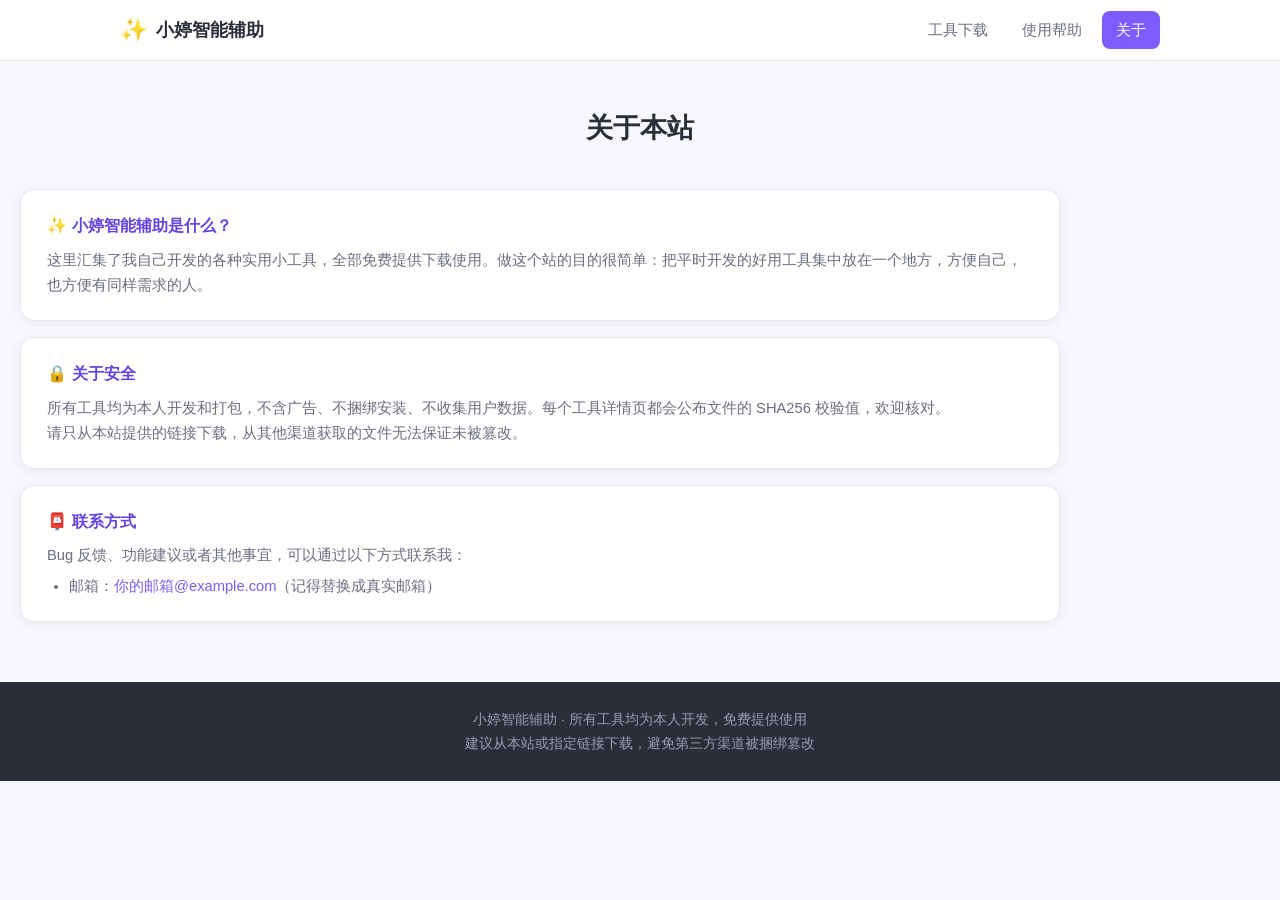
==== about.html @ a473e585 "初始化小婷智能辅助工具下载站 纯静态网站：首页、工具详情页、使用帮助、关于页面， 工具数据由 data/tools.js 驱动，新增工具只需修改该文件。  Co-Authored-By: Claude" ====
<!DOCTYPE html>
<html lang="zh-CN">
<head>
  <meta charset="UTF-8">
  <meta name="viewport" content="width=device-width, initial-scale=1.0">
  <title>关于 - 小婷智能辅助</title>
  <link rel="stylesheet" href="assets/css/style.css">
</head>
<body>

  <header class="site-header">
    <div class="container">
      <a class="logo" href="index.html"><span class="logo-mark">✨</span>小婷智能辅助</a>
      <nav class="main-nav">
        <a href="index.html">工具下载</a>
        <a href="guide.html">使用帮助</a>
        <a href="about.html" class="active">关于</a>
      </nav>
    </div>
  </header>

  <div class="page-title">
    <h1>关于本站</h1>
  </div>

  <main class="container content-section">

    <div class="faq-item">
      <h3>✨ 小婷智能辅助是什么？</h3>
      <p>这里汇集了我自己开发的各种实用小工具，全部免费提供下载使用。做这个站的目的很简单：把平时开发的好用工具集中放在一个地方，方便自己，也方便有同样需求的人。</p>
    </div>

    <div class="faq-item">
      <h3>🔒 关于安全</h3>
      <p>所有工具均为本人开发和打包，不含广告、不捆绑安装、不收集用户数据。每个工具详情页都会公布文件的 SHA256 校验值，欢迎核对。</p>
      <p>请只从本站提供的链接下载，从其他渠道获取的文件无法保证未被篡改。</p>
    </div>

    <div class="faq-item">
      <h3>📮 联系方式</h3>
      <p>Bug 反馈、功能建议或者其他事宜，可以通过以下方式联系我：</p>
      <ul>
        <li>邮箱：<a href="mailto:你的邮箱@example.com">你的邮箱@example.com</a>（记得替换成真实邮箱）</li>
      </ul>
    </div>

  </main>

  <footer class="site-footer">
    <div>小婷智能辅助 · 所有工具均为本人开发，免费提供使用</div>
    <div>建议从本站或指定链接下载，避免第三方渠道被捆绑篡改</div>
  </footer>

</body>
</html>
---- assets/css/style.css ----
/* ============================================================
   小婷智能辅助 - 全站样式
   ============================================================ */

:root {
  --primary: #7c5cff;
  --primary-dark: #6344e0;
  --primary-light: #f0ecff;
  --accent: #ff6fa5;
  --bg: #f7f8fc;
  --card-bg: #ffffff;
  --text: #2b2d38;
  --text-light: #6b6e7f;
  --border: #e6e8f0;
  --radius: 14px;
  --shadow: 0 2px 12px rgba(60, 64, 90, 0.08);
  --shadow-hover: 0 8px 24px rgba(97, 70, 220, 0.16);
}

* {
  margin: 0;
  padding: 0;
  box-sizing: border-box;
}

body {
  font-family: "Microsoft YaHei", "PingFang SC", "Segoe UI", sans-serif;
  background: var(--bg);
  color: var(--text);
  line-height: 1.7;
}

a {
  color: var(--primary);
  text-decoration: none;
}

.container {
  max-width: 1080px;
  margin: 0 auto;
  padding: 0 20px;
}

/* ---------- 顶部导航 ---------- */
.site-header {
  background: var(--card-bg);
  border-bottom: 1px solid var(--border);
  position: sticky;
  top: 0;
  z-index: 100;
}

.site-header .container {
  display: flex;
  align-items: center;
  justify-content: space-between;
  height: 60px;
}

.logo {
  display: flex;
  align-items: center;
  gap: 8px;
  font-size: 1.15rem;
  font-weight: 700;
  color: var(--text);
}

.logo .logo-mark {
  font-size: 1.4rem;
}

.main-nav {
  display: flex;
  gap: 6px;
}

.main-nav a {
  padding: 6px 14px;
  border-radius: 8px;
  color: var(--text-light);
  font-size: 0.95rem;
  transition: all 0.15s;
}

.main-nav a:hover {
  background: var(--primary-light);
  color: var(--primary);
}

.main-nav a.active {
  background: var(--primary);
  color: #fff;
}

/* ---------- 首页横幅 ---------- */
.hero {
  background: linear-gradient(135deg, #7c5cff 0%, #a06bff 55%, #ff6fa5 100%);
  color: #fff;
  text-align: center;
  padding: 64px 20px 72px;
}

.hero h1 {
  font-size: 2.3rem;
  margin-bottom: 12px;
  letter-spacing: 1px;
}

.hero p {
  font-size: 1.05rem;
  opacity: 0.92;
  max-width: 560px;
  margin: 0 auto;
}

.hero .search-box {
  margin: 28px auto 0;
  max-width: 480px;
  display: flex;
  background: #fff;
  border-radius: 999px;
  overflow: hidden;
  box-shadow: 0 4px 20px rgba(0, 0, 0, 0.15);
}

.hero .search-box input {
  flex: 1;
  border: none;
  outline: none;
  padding: 13px 22px;
  font-size: 0.95rem;
  color: var(--text);
}

.hero .search-box .search-icon {
  display: flex;
  align-items: center;
  padding-right: 18px;
  color: var(--text-light);
}

/* ---------- 分类筛选 ---------- */
.filter-bar {
  display: flex;
  flex-wrap: wrap;
  gap: 10px;
  margin: 28px 0 4px;
}

.filter-bar button {
  border: 1px solid var(--border);
  background: var(--card-bg);
  color: var(--text-light);
  padding: 6px 18px;
  border-radius: 999px;
  font-size: 0.9rem;
  cursor: pointer;
  transition: all 0.15s;
}

.filter-bar button:hover {
  border-color: var(--primary);
  color: var(--primary);
}

.filter-bar button.active {
  background: var(--primary);
  border-color: var(--primary);
  color: #fff;
}

/* ---------- 工具卡片 ---------- */
.tools-grid {
  display: grid;
  grid-template-columns: repeat(auto-fill, minmax(300px, 1fr));
  gap: 20px;
  margin: 24px 0 56px;
}

.tool-card {
  background: var(--card-bg);
  border: 1px solid var(--border);
  border-radius: var(--radius);
  padding: 22px;
  box-shadow: var(--shadow);
  display: flex;
  flex-direction: column;
  transition: all 0.2s;
}

.tool-card:hover {
  transform: translateY(-3px);
  box-shadow: var(--shadow-hover);
  border-color: #d4c9ff;
}

.tool-card .card-head {
  display: flex;
  align-items: center;
  gap: 12px;
  margin-bottom: 10px;
}

.tool-card .tool-icon {
  width: 46px;
  height: 46px;
  border-radius: 12px;
  background: var(--primary-light);
  display: flex;
  align-items: center;
  justify-content: center;
  font-size: 1.5rem;
  flex-shrink: 0;
}

.tool-card h3 {
  font-size: 1.08rem;
  color: var(--text);
}

.tool-card .tool-meta {
  font-size: 0.8rem;
  color: var(--text-light);
}

.tool-card .tool-summary {
  font-size: 0.9rem;
  color: var(--text-light);
  flex: 1;
  margin-bottom: 16px;
  display: -webkit-box;
  -webkit-line-clamp: 3;
  -webkit-box-orient: vertical;
  overflow: hidden;
}

.tool-card .card-actions {
  display: flex;
  gap: 10px;
}

.empty-tip {
  text-align: center;
  color: var(--text-light);
  padding: 60px 0;
  grid-column: 1 / -1;
}

/* ---------- 按钮 ---------- */
.btn {
  display: inline-flex;
  align-items: center;
  justify-content: center;
  gap: 6px;
  padding: 8px 20px;
  border-radius: 9px;
  font-size: 0.9rem;
  cursor: pointer;
  border: 1px solid transparent;
  transition: all 0.15s;
}

.btn-primary {
  background: var(--primary);
  color: #fff;
}

.btn-primary:hover {
  background: var(--primary-dark);
}

.btn-outline {
  border-color: var(--border);
  color: var(--text-light);
  background: var(--card-bg);
}

.btn-outline:hover {
  border-color: var(--primary);
  color: var(--primary);
}

.btn-lg {
  padding: 12px 34px;
  font-size: 1rem;
  border-radius: 11px;
}

/* ---------- 详情页 ---------- */
.detail-wrap {
  margin: 36px 0 64px;
}

.breadcrumb {
  font-size: 0.88rem;
  color: var(--text-light);
  margin-bottom: 18px;
}

.detail-card {
  background: var(--card-bg);
  border: 1px solid var(--border);
  border-radius: var(--radius);
  box-shadow: var(--shadow);
  padding: 32px;
  margin-bottom: 22px;
}

.detail-head {
  display: flex;
  gap: 20px;
  align-items: flex-start;
  flex-wrap: wrap;
}

.detail-head .tool-icon {
  width: 72px;
  height: 72px;
  border-radius: 18px;
  background: var(--primary-light);
  display: flex;
  align-items: center;
  justify-content: center;
  font-size: 2.4rem;
  flex-shrink: 0;
}

.detail-head .head-info {
  flex: 1;
  min-width: 220px;
}

.detail-head h1 {
  font-size: 1.6rem;
  margin-bottom: 4px;
}

.tag-row {
  display: flex;
  flex-wrap: wrap;
  gap: 8px;
  margin-top: 8px;
}

.tag {
  font-size: 0.78rem;
  background: var(--primary-light);
  color: var(--primary);
  padding: 2px 12px;
  border-radius: 999px;
}

.download-area {
  margin-top: 22px;
  padding-top: 22px;
  border-top: 1px dashed var(--border);
  display: flex;
  align-items: center;
  gap: 18px;
  flex-wrap: wrap;
}

.download-area .file-info {
  font-size: 0.85rem;
  color: var(--text-light);
}

.detail-card h2 {
  font-size: 1.15rem;
  margin-bottom: 14px;
  padding-left: 12px;
  border-left: 4px solid var(--primary);
  line-height: 1.4;
}

.detail-card p {
  margin-bottom: 10px;
  color: var(--text);
}

.feature-list {
  list-style: none;
}

.feature-list li {
  padding: 7px 0 7px 28px;
  position: relative;
}

.feature-list li::before {
  content: "✔";
  color: var(--primary);
  position: absolute;
  left: 4px;
}

.sha-box {
  background: var(--bg);
  border: 1px solid var(--border);
  border-radius: 8px;
  padding: 10px 14px;
  font-family: Consolas, monospace;
  font-size: 0.82rem;
  word-break: break-all;
  color: var(--text-light);
  margin-top: 8px;
}

.changelog-item {
  padding: 12px 0;
  border-bottom: 1px dashed var(--border);
}

.changelog-item:last-child {
  border-bottom: none;
}

.changelog-item .cl-head {
  font-weight: 700;
  margin-bottom: 4px;
}

.changelog-item .cl-date {
  font-weight: 400;
  font-size: 0.82rem;
  color: var(--text-light);
  margin-left: 10px;
}

.changelog-item ul {
  padding-left: 22px;
  color: var(--text-light);
  font-size: 0.9rem;
}

/* ---------- 内容页（帮助/关于） ---------- */
.page-title {
  text-align: center;
  padding: 44px 20px 8px;
}

.page-title h1 {
  font-size: 1.7rem;
}

.page-title p {
  color: var(--text-light);
  margin-top: 6px;
}

.faq-item {
  background: var(--card-bg);
  border: 1px solid var(--border);
  border-radius: var(--radius);
  box-shadow: var(--shadow);
  padding: 22px 26px;
  margin-bottom: 16px;
}

.faq-item h3 {
  font-size: 1.02rem;
  margin-bottom: 8px;
  color: var(--primary-dark);
}

.faq-item p,
.faq-item li {
  font-size: 0.92rem;
  color: var(--text-light);
}

.faq-item ol,
.faq-item ul {
  padding-left: 22px;
  margin-top: 6px;
}

.content-section {
  margin: 30px 0 60px;
}

/* ---------- 页脚 ---------- */
.site-footer {
  background: #2b2d38;
  color: #9a9db0;
  text-align: center;
  padding: 26px 20px;
  font-size: 0.85rem;
}

.site-footer a {
  color: #c3b8ff;
}

/* ---------- 移动端适配 ---------- */
@media (max-width: 640px) {
  .hero h1 {
    font-size: 1.7rem;
  }

  .main-nav a {
    padding: 6px 8px;
    font-size: 0.85rem;
  }

  .detail-card {
    padding: 22px;
  }
}
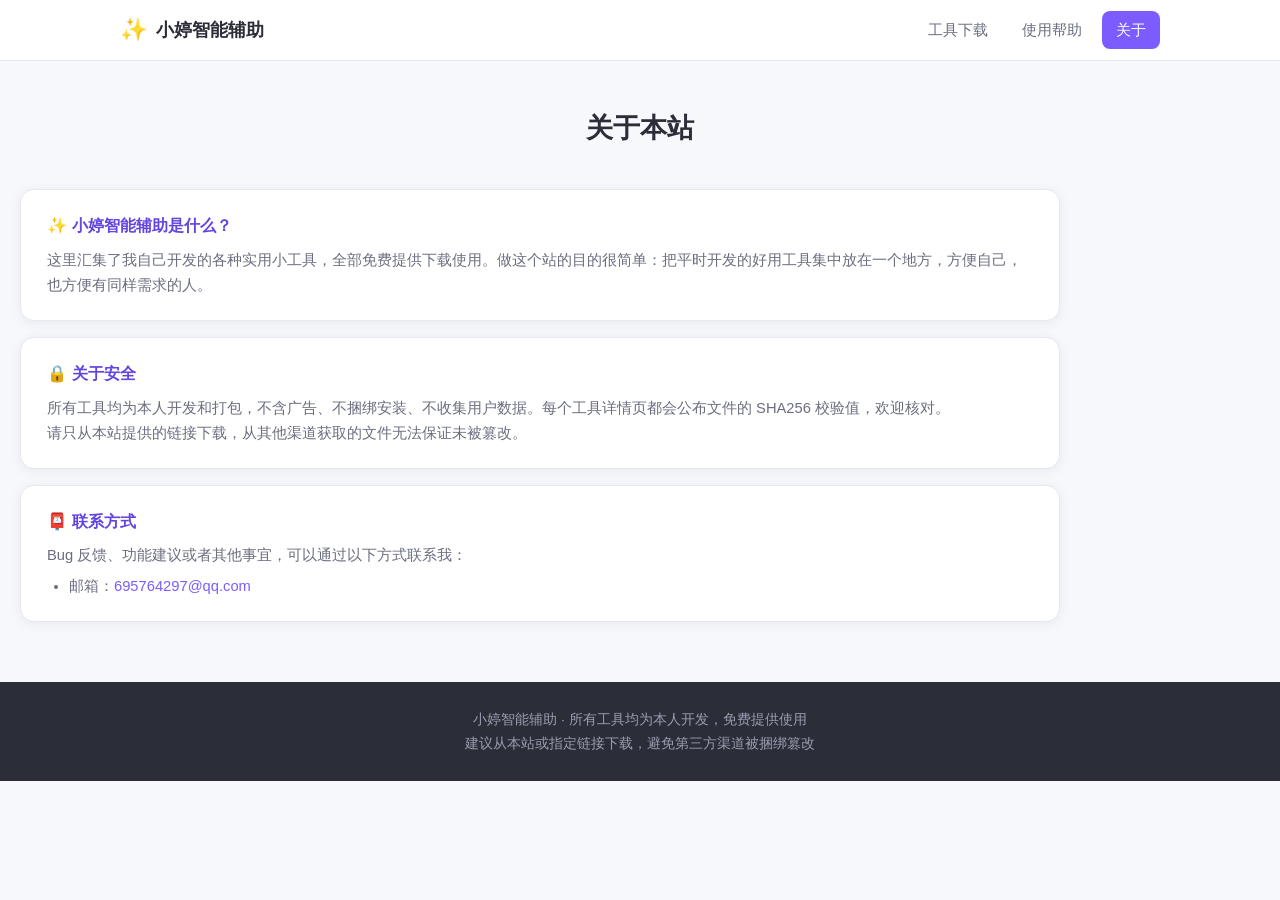
==== commit df9c8bf0: "关于页面：填入真实联系邮箱 Co-Authored-By: Claude Fable 5 <noreply@anthropic.com>" ====
--- a/about.html
+++ b/about.html
@@ -40,7 +40,7 @@
       <h3>📮 联系方式</h3>
       <p>Bug 反馈、功能建议或者其他事宜，可以通过以下方式联系我：</p>
       <ul>
-        <li>邮箱：<a href="mailto:你的邮箱@example.com">你的邮箱@example.com</a>（记得替换成真实邮箱）</li>
+        <li>邮箱：<a href="mailto:695764297@qq.com">695764297@qq.com</a></li>
       </ul>
     </div>
 
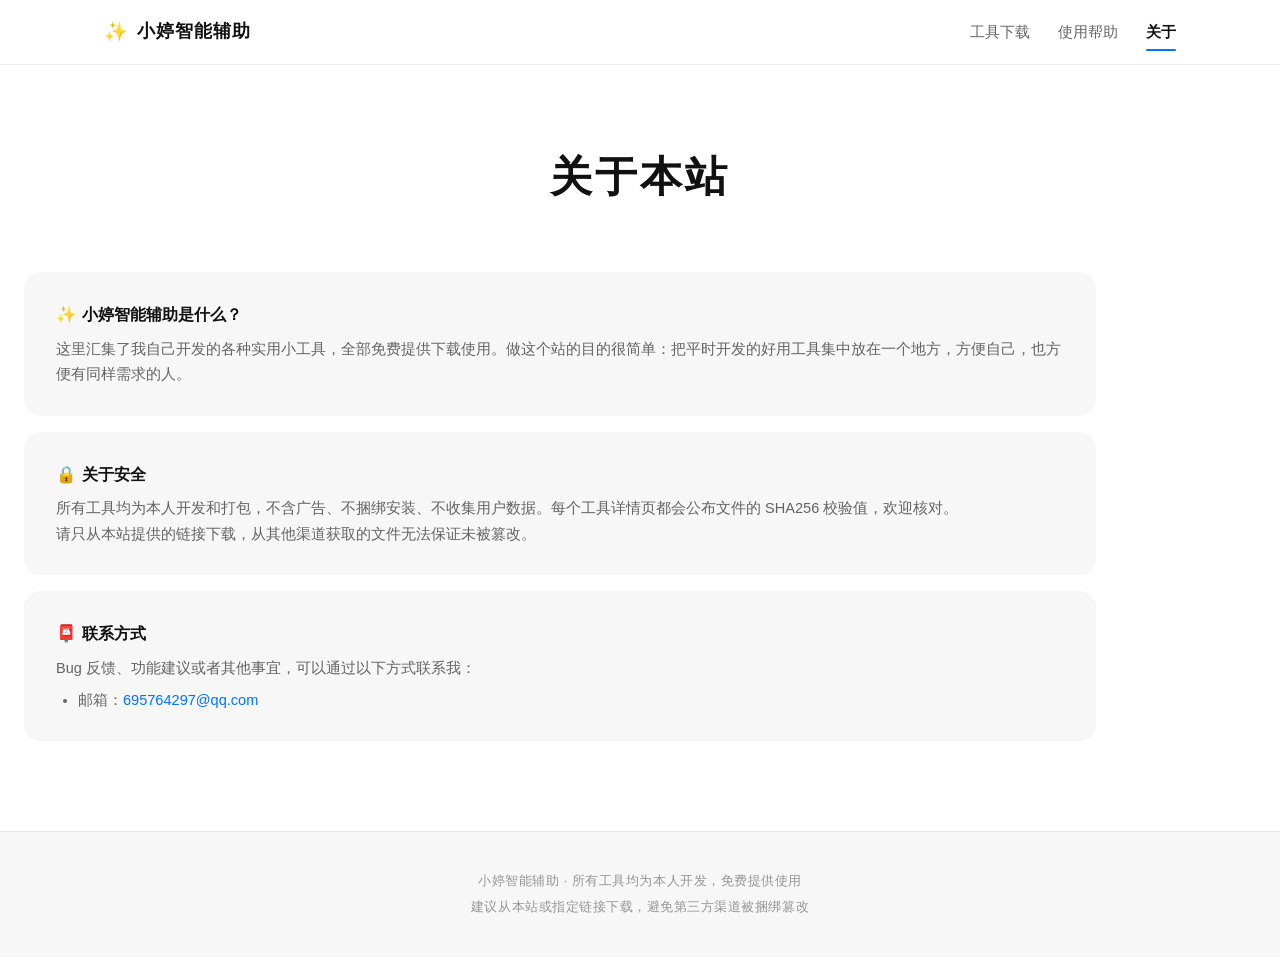
==== commit ff38bc2c: "全站新增动效系统 数字滚动统计、卡片聚光灯鼠标跟随、横幅巨字滚动视差、 帮助/详情页滚动显现、顶部阅读进度条、导航下划线滑出、 图标悬停微动效；适配 prefers-reduced-motion 与后" ====
--- a/about.html
+++ b/about.html
@@ -51,5 +51,6 @@
     <div>建议从本站或指定链接下载，避免第三方渠道被捆绑篡改</div>
   </footer>
 
+  <script src="assets/js/main.js"></script>
 </body>
 </html>
--- a/assets/css/style.css
+++ b/assets/css/style.css
@@ -1,20 +1,20 @@
 /* ============================================================
-   小婷智能辅助 - 全站样式
+   小婷智能辅助 - 全站样式（v4 · 参考他山科技官网）
+   纯白底 + 浅灰卡片 + 单一品牌蓝 + 大字排版 + 大量留白
    ============================================================ */
 
 :root {
-  --primary: #7c5cff;
-  --primary-dark: #6344e0;
-  --primary-light: #f0ecff;
-  --accent: #ff6fa5;
-  --bg: #f7f8fc;
-  --card-bg: #ffffff;
-  --text: #2b2d38;
-  --text-light: #6b6e7f;
-  --border: #e6e8f0;
-  --radius: 14px;
-  --shadow: 0 2px 12px rgba(60, 64, 90, 0.08);
-  --shadow-hover: 0 8px 24px rgba(97, 70, 220, 0.16);
+  --blue: #0073ff;
+  --blue-deep: #005fd6;
+  --bg: #ffffff;
+  --bg-gray: #f7f7f8;
+  --text: #111111;
+  --text-mid: #00000099;
+  --text-dim: #00000066;
+  --line: #00000029;
+  --line-light: #00000014;
+  --num-gray: #cccccc;
+  --radius: 16px;
 }
 
 * {
@@ -23,121 +23,318 @@
   box-sizing: border-box;
 }
 
+html {
+  scroll-behavior: smooth;
+}
+
 body {
-  font-family: "Microsoft YaHei", "PingFang SC", "Segoe UI", sans-serif;
+  font-family: "Source Han Sans CN", "Noto Sans SC", "Microsoft YaHei", "PingFang SC", sans-serif;
   background: var(--bg);
   color: var(--text);
-  line-height: 1.7;
+  line-height: 1.75;
+  -webkit-font-smoothing: antialiased;
+}
+
+::selection {
+  background: var(--blue);
+  color: #fff;
 }
 
 a {
-  color: var(--primary);
+  color: var(--blue);
   text-decoration: none;
 }
 
+code {
+  background: var(--bg-gray);
+  border: 1px solid var(--line-light);
+  color: var(--text);
+  padding: 2px 8px;
+  border-radius: 6px;
+  font-size: 0.86em;
+  font-family: Consolas, monospace;
+}
+
 .container {
-  max-width: 1080px;
+  max-width: 1120px;
   margin: 0 auto;
-  padding: 0 20px;
+  padding: 0 24px;
 }
 
 /* ---------- 顶部导航 ---------- */
 .site-header {
-  background: var(--card-bg);
-  border-bottom: 1px solid var(--border);
   position: sticky;
   top: 0;
   z-index: 100;
+  background: rgba(255, 255, 255, 0.86);
+  backdrop-filter: blur(14px);
+  -webkit-backdrop-filter: blur(14px);
+  border-bottom: 1px solid var(--line-light);
 }
 
 .site-header .container {
   display: flex;
   align-items: center;
   justify-content: space-between;
-  height: 60px;
+  height: 64px;
 }
 
 .logo {
   display: flex;
   align-items: center;
   gap: 8px;
-  font-size: 1.15rem;
+  font-size: 1.12rem;
   font-weight: 700;
+  letter-spacing: 1px;
   color: var(--text);
 }
 
 .logo .logo-mark {
-  font-size: 1.4rem;
+  font-size: 1.2rem;
 }
 
 .main-nav {
   display: flex;
-  gap: 6px;
+  gap: 28px;
 }
 
 .main-nav a {
-  padding: 6px 14px;
-  border-radius: 8px;
-  color: var(--text-light);
-  font-size: 0.95rem;
-  transition: all 0.15s;
+  color: var(--text-mid);
+  font-size: 0.93rem;
+  padding: 4px 0;
+  position: relative;
+  transition: color 0.18s ease;
 }
 
 .main-nav a:hover {
-  background: var(--primary-light);
-  color: var(--primary);
+  color: var(--text);
 }
 
 .main-nav a.active {
-  background: var(--primary);
-  color: #fff;
+  color: var(--text);
+  font-weight: 700;
+}
+
+/* 下划线：悬停从左滑出，当前页常驻 */
+.main-nav a::after {
+  content: "";
+  position: absolute;
+  left: 0;
+  right: 100%;
+  bottom: -2px;
+  height: 2px;
+  background: var(--blue);
+  border-radius: 2px;
+  transition: right 0.25s ease;
+}
+
+.main-nav a:hover::after,
+.main-nav a.active::after {
+  right: 0;
+}
+
+/* Logo 悬停时图标轻转 */
+.logo .logo-mark {
+  transition: transform 0.3s ease;
+}
+
+.logo:hover .logo-mark {
+  transform: rotate(-12deg) scale(1.15);
+}
+
+/* ---------- 顶部阅读进度条 ---------- */
+#scroll-progress {
+  position: fixed;
+  top: 0;
+  left: 0;
+  height: 2px;
+  width: 0;
+  background: var(--blue);
+  z-index: 200;
+  pointer-events: none;
 }
 
 /* ---------- 首页横幅 ---------- */
 .hero {
-  background: linear-gradient(135deg, #7c5cff 0%, #a06bff 55%, #ff6fa5 100%);
-  color: #fff;
+  position: relative;
+  overflow: hidden;
   text-align: center;
-  padding: 64px 20px 72px;
+  padding: 130px 20px 110px;
+  border-bottom: 1px solid var(--line-light);
+}
+
+/* 背景巨型装饰字（参考大厂官网的超大浅灰元素），随滚动视差移动 */
+.hero::before {
+  content: "TOOLS";
+  position: absolute;
+  left: 50%;
+  top: 44%;
+  transform: translate(-50%, -50%) translateY(var(--hero-shift, 0px));
+  will-change: transform;
+  font-size: clamp(160px, 28vw, 380px);
+  font-weight: 900;
+  letter-spacing: 0.02em;
+  color: #f2f3f5;
+  pointer-events: none;
+  user-select: none;
+  line-height: 1;
+  z-index: 0;
+}
+
+.hero > * {
+  position: relative;
+  z-index: 1;
+}
+
+.hero-eyebrow {
+  display: inline-flex;
+  align-items: center;
+  gap: 8px;
+  font-size: 0.8rem;
+  letter-spacing: 0.22em;
+  text-transform: uppercase;
+  color: var(--blue);
+  font-weight: 700;
+  margin-bottom: 24px;
+  animation: fadeUp 0.7s ease both;
+}
+
+.hero-eyebrow::before,
+.hero-eyebrow::after {
+  content: "";
+  width: 28px;
+  height: 1px;
+  background: var(--blue);
+  opacity: 0.5;
 }
 
 .hero h1 {
-  font-size: 2.3rem;
-  margin-bottom: 12px;
-  letter-spacing: 1px;
+  font-size: clamp(2.6rem, 6.4vw, 4.3rem);
+  font-weight: 900;
+  letter-spacing: 6px;
+  line-height: 1.2;
+  margin-bottom: 18px;
+  animation: fadeUp 0.7s ease 0.08s both;
+}
+
+.hero h1 .grad-text {
+  color: var(--blue);
 }
 
 .hero p {
   font-size: 1.05rem;
-  opacity: 0.92;
+  color: var(--text-mid);
   max-width: 560px;
   margin: 0 auto;
+  animation: fadeUp 0.7s ease 0.16s both;
 }
 
 .hero .search-box {
-  margin: 28px auto 0;
-  max-width: 480px;
+  margin: 44px auto 0;
+  max-width: 540px;
   display: flex;
   background: #fff;
+  border: 1px solid var(--line);
   border-radius: 999px;
   overflow: hidden;
-  box-shadow: 0 4px 20px rgba(0, 0, 0, 0.15);
+  transition: border-color 0.2s, box-shadow 0.2s;
+  animation: fadeUp 0.7s ease 0.24s both;
+}
+
+.hero .search-box:focus-within {
+  border-color: var(--blue);
+  box-shadow: 0 0 0 4px rgba(0, 115, 255, 0.12);
 }
 
 .hero .search-box input {
   flex: 1;
   border: none;
   outline: none;
-  padding: 13px 22px;
-  font-size: 0.95rem;
+  padding: 16px 26px;
+  font-size: 0.98rem;
   color: var(--text);
+  background: transparent;
+}
+
+.hero .search-box input::placeholder {
+  color: var(--text-dim);
 }
 
 .hero .search-box .search-icon {
   display: flex;
   align-items: center;
-  padding-right: 18px;
-  color: var(--text-light);
+  padding-right: 22px;
+  color: var(--text-dim);
+}
+
+/* 大数字统计（他山官网标志性手法） */
+.hero .hero-stats {
+  display: flex;
+  justify-content: center;
+  align-items: flex-end;
+  gap: clamp(40px, 8vw, 96px);
+  margin: 64px auto 0;
+  max-width: 720px;
+  animation: fadeUp 0.7s ease 0.32s both;
+}
+
+.hero .stat-item {
+  text-align: center;
+}
+
+.hero .stat-number {
+  font-size: clamp(48px, 7vw, 80px);
+  font-weight: 900;
+  line-height: 1.1;
+  color: var(--num-gray);
+  letter-spacing: -0.02em;
+}
+
+.hero .stat-item:first-child .stat-number {
+  color: var(--blue);
+}
+
+.hero .stat-label {
+  font-size: 0.86rem;
+  color: var(--text-mid);
+  margin-top: 6px;
+  padding-top: 10px;
+  border-top: 1px solid var(--line);
+}
+
+@keyframes fadeUp {
+  from {
+    opacity: 0;
+    transform: translateY(16px);
+  }
+  to {
+    opacity: 1;
+    transform: translateY(0);
+  }
+}
+
+/* ---------- 工具区标题 ---------- */
+.section-head {
+  display: flex;
+  justify-content: space-between;
+  align-items: flex-end;
+  margin: 72px 0 0;
+  padding-bottom: 18px;
+  border-bottom: 1px solid var(--line);
+}
+
+.section-head h2 {
+  font-size: clamp(1.6rem, 3.4vw, 2.2rem);
+  font-weight: 900;
+  letter-spacing: 2px;
+  line-height: 1.3;
+}
+
+.section-head .section-en {
+  font-size: 0.8rem;
+  letter-spacing: 0.2em;
+  color: var(--text-dim);
+  text-transform: uppercase;
 }
 
 /* ---------- 分类筛选 ---------- */
@@ -145,90 +342,120 @@
   display: flex;
   flex-wrap: wrap;
   gap: 10px;
-  margin: 28px 0 4px;
+  margin: 28px 0 6px;
 }
 
 .filter-bar button {
-  border: 1px solid var(--border);
-  background: var(--card-bg);
-  color: var(--text-light);
-  padding: 6px 18px;
+  border: none;
+  background: var(--bg-gray);
+  color: var(--text-mid);
+  padding: 8px 22px;
   border-radius: 999px;
-  font-size: 0.9rem;
+  font-size: 0.88rem;
   cursor: pointer;
-  transition: all 0.15s;
+  transition: all 0.18s ease;
 }
 
 .filter-bar button:hover {
-  border-color: var(--primary);
-  color: var(--primary);
+  color: var(--text);
+  background: #eeeff2;
 }
 
 .filter-bar button.active {
-  background: var(--primary);
-  border-color: var(--primary);
+  background: var(--text);
   color: #fff;
+  font-weight: 700;
 }
 
 /* ---------- 工具卡片 ---------- */
 .tools-grid {
   display: grid;
-  grid-template-columns: repeat(auto-fill, minmax(300px, 1fr));
+  grid-template-columns: repeat(auto-fill, minmax(310px, 1fr));
   gap: 20px;
-  margin: 24px 0 56px;
+  margin: 26px 0 100px;
 }
 
 .tool-card {
-  background: var(--card-bg);
-  border: 1px solid var(--border);
+  background: var(--bg-gray);
   border-radius: var(--radius);
-  padding: 22px;
-  box-shadow: var(--shadow);
+  padding: 28px;
   display: flex;
   flex-direction: column;
-  transition: all 0.2s;
+  position: relative;
+  overflow: hidden;
+  transition: transform 0.22s ease, box-shadow 0.22s ease;
+  animation: fadeUp 0.55s ease both;
+}
+
+/* 聚光灯：跟随鼠标的淡蓝光晕（--mx/--my 由 JS 更新） */
+.tool-card::after {
+  content: "";
+  position: absolute;
+  inset: 0;
+  pointer-events: none;
+  opacity: 0;
+  transition: opacity 0.25s ease;
+  background: radial-gradient(
+    300px circle at var(--mx, 50%) var(--my, 50%),
+    rgba(0, 115, 255, 0.09),
+    transparent 65%
+  );
 }
 
 .tool-card:hover {
-  transform: translateY(-3px);
-  box-shadow: var(--shadow-hover);
-  border-color: #d4c9ff;
+  transform: translateY(-4px);
+  box-shadow: 0 20px 48px rgba(0, 0, 0, 0.1);
+}
+
+.tool-card:hover::after {
+  opacity: 1;
+}
+
+.tool-card .tool-icon {
+  transition: transform 0.3s ease;
+}
+
+.tool-card:hover .tool-icon {
+  transform: scale(1.1) rotate(-6deg);
 }
 
 .tool-card .card-head {
   display: flex;
   align-items: center;
-  gap: 12px;
-  margin-bottom: 10px;
+  gap: 14px;
+  margin-bottom: 14px;
 }
 
 .tool-card .tool-icon {
-  width: 46px;
-  height: 46px;
-  border-radius: 12px;
-  background: var(--primary-light);
+  width: 52px;
+  height: 52px;
+  border-radius: 13px;
   display: flex;
   align-items: center;
   justify-content: center;
-  font-size: 1.5rem;
+  font-size: 1.6rem;
   flex-shrink: 0;
+  background: #fff;
+  box-shadow: 0 2px 8px rgba(0, 0, 0, 0.06);
 }
 
 .tool-card h3 {
-  font-size: 1.08rem;
-  color: var(--text);
+  font-size: 1.1rem;
+  font-weight: 700;
+  line-height: 1.4;
 }
 
 .tool-card .tool-meta {
-  font-size: 0.8rem;
-  color: var(--text-light);
+  font-size: 0.78rem;
+  color: var(--text-dim);
+  margin-top: 3px;
 }
 
 .tool-card .tool-summary {
   font-size: 0.9rem;
-  color: var(--text-light);
+  color: var(--text-mid);
   flex: 1;
-  margin-bottom: 16px;
+  margin-bottom: 20px;
   display: -webkit-box;
   -webkit-line-clamp: 3;
   -webkit-box-orient: vertical;
@@ -242,9 +469,10 @@
 
 .empty-tip {
   text-align: center;
-  color: var(--text-light);
-  padding: 60px 0;
+  color: var(--text-dim);
+  padding: 80px 0;
   grid-column: 1 / -1;
+  font-size: 0.95rem;
 }
 
 /* ---------- 按钮 ---------- */
@@ -253,77 +481,87 @@
   align-items: center;
   justify-content: center;
   gap: 6px;
-  padding: 8px 20px;
-  border-radius: 9px;
+  padding: 9px 24px;
+  border-radius: 10px;
   font-size: 0.9rem;
+  font-weight: 700;
   cursor: pointer;
   border: 1px solid transparent;
-  transition: all 0.15s;
+  transition: all 0.18s ease;
 }
 
 .btn-primary {
-  background: var(--primary);
+  background: var(--blue);
   color: #fff;
 }
 
 .btn-primary:hover {
-  background: var(--primary-dark);
+  background: var(--blue-deep);
+  transform: translateY(-1px);
+  box-shadow: 0 8px 20px rgba(0, 115, 255, 0.3);
 }
 
 .btn-outline {
-  border-color: var(--border);
-  color: var(--text-light);
-  background: var(--card-bg);
+  border-color: var(--line);
+  color: var(--text-mid);
+  background: transparent;
 }
 
 .btn-outline:hover {
-  border-color: var(--primary);
-  color: var(--primary);
+  color: var(--text);
+  border-color: var(--text);
 }
 
 .btn-lg {
-  padding: 12px 34px;
+  padding: 14px 42px;
   font-size: 1rem;
-  border-radius: 11px;
+  border-radius: 12px;
 }
 
 /* ---------- 详情页 ---------- */
 .detail-wrap {
-  margin: 36px 0 64px;
+  margin: 46px 0 90px;
 }
 
 .breadcrumb {
-  font-size: 0.88rem;
-  color: var(--text-light);
-  margin-bottom: 18px;
+  font-size: 0.85rem;
+  color: var(--text-dim);
+  margin-bottom: 22px;
+}
+
+.breadcrumb a {
+  color: var(--text-mid);
+}
+
+.breadcrumb a:hover {
+  color: var(--blue);
 }
 
 .detail-card {
-  background: var(--card-bg);
-  border: 1px solid var(--border);
+  background: var(--bg-gray);
   border-radius: var(--radius);
-  box-shadow: var(--shadow);
-  padding: 32px;
-  margin-bottom: 22px;
+  padding: 40px;
+  margin-bottom: 20px;
 }
 
 .detail-head {
   display: flex;
-  gap: 20px;
+  gap: 24px;
   align-items: flex-start;
   flex-wrap: wrap;
 }
 
 .detail-head .tool-icon {
-  width: 72px;
-  height: 72px;
-  border-radius: 18px;
-  background: var(--primary-light);
+  width: 80px;
+  height: 80px;
+  border-radius: 20px;
   display: flex;
   align-items: center;
   justify-content: center;
-  font-size: 2.4rem;
+  font-size: 2.6rem;
   flex-shrink: 0;
+  background: #fff;
+  box-shadow: 0 4px 14px rgba(0, 0, 0, 0.07);
 }
 
 .detail-head .head-info {
@@ -332,51 +570,60 @@
 }
 
 .detail-head h1 {
-  font-size: 1.6rem;
+  font-size: clamp(1.6rem, 3.2vw, 2.1rem);
+  font-weight: 900;
+  letter-spacing: 1px;
   margin-bottom: 4px;
+}
+
+.detail-head .tool-meta {
+  font-size: 0.85rem;
+  color: var(--text-dim);
 }
 
 .tag-row {
   display: flex;
   flex-wrap: wrap;
   gap: 8px;
-  margin-top: 8px;
+  margin-top: 12px;
 }
 
 .tag {
-  font-size: 0.78rem;
-  background: var(--primary-light);
-  color: var(--primary);
-  padding: 2px 12px;
+  font-size: 0.76rem;
+  color: var(--text-mid);
+  background: #fff;
+  padding: 4px 14px;
   border-radius: 999px;
+  border: 1px solid var(--line-light);
 }
 
 .download-area {
-  margin-top: 22px;
-  padding-top: 22px;
-  border-top: 1px dashed var(--border);
+  margin-top: 28px;
+  padding-top: 28px;
+  border-top: 1px solid var(--line);
   display: flex;
   align-items: center;
-  gap: 18px;
+  gap: 22px;
   flex-wrap: wrap;
 }
 
 .download-area .file-info {
   font-size: 0.85rem;
-  color: var(--text-light);
+  color: var(--text-mid);
 }
 
 .detail-card h2 {
-  font-size: 1.15rem;
-  margin-bottom: 14px;
-  padding-left: 12px;
-  border-left: 4px solid var(--primary);
-  line-height: 1.4;
+  font-size: 1.2rem;
+  font-weight: 900;
+  letter-spacing: 1px;
+  margin-bottom: 16px;
+  padding-bottom: 12px;
+  border-bottom: 1px solid var(--line);
 }
 
 .detail-card p {
   margin-bottom: 10px;
-  color: var(--text);
+  color: var(--text-mid);
 }
 
 .feature-list {
@@ -384,32 +631,34 @@
 }
 
 .feature-list li {
-  padding: 7px 0 7px 28px;
+  padding: 8px 0 8px 30px;
   position: relative;
+  color: var(--text-mid);
 }
 
 .feature-list li::before {
   content: "✔";
-  color: var(--primary);
+  color: var(--blue);
+  font-weight: 700;
   position: absolute;
-  left: 4px;
+  left: 5px;
 }
 
 .sha-box {
-  background: var(--bg);
-  border: 1px solid var(--border);
-  border-radius: 8px;
-  padding: 10px 14px;
+  background: #fff;
+  border: 1px solid var(--line-light);
+  border-radius: 10px;
+  padding: 12px 16px;
   font-family: Consolas, monospace;
-  font-size: 0.82rem;
+  font-size: 0.8rem;
   word-break: break-all;
-  color: var(--text-light);
+  color: var(--text-mid);
   margin-top: 8px;
 }
 
 .changelog-item {
-  padding: 12px 0;
-  border-bottom: 1px dashed var(--border);
+  padding: 14px 0;
+  border-bottom: 1px solid var(--line-light);
 }
 
 .changelog-item:last-child {
@@ -423,51 +672,57 @@
 
 .changelog-item .cl-date {
   font-weight: 400;
-  font-size: 0.82rem;
-  color: var(--text-light);
+  font-size: 0.8rem;
+  color: var(--text-dim);
   margin-left: 10px;
 }
 
 .changelog-item ul {
   padding-left: 22px;
-  color: var(--text-light);
+  color: var(--text-mid);
   font-size: 0.9rem;
 }
 
 /* ---------- 内容页（帮助/关于） ---------- */
 .page-title {
   text-align: center;
-  padding: 44px 20px 8px;
+  padding: 76px 20px 18px;
 }
 
 .page-title h1 {
-  font-size: 1.7rem;
+  font-size: clamp(1.9rem, 4vw, 2.6rem);
+  font-weight: 900;
+  letter-spacing: 3px;
 }
 
 .page-title p {
-  color: var(--text-light);
-  margin-top: 6px;
+  color: var(--text-mid);
+  margin-top: 8px;
 }
 
 .faq-item {
-  background: var(--card-bg);
-  border: 1px solid var(--border);
+  background: var(--bg-gray);
   border-radius: var(--radius);
-  box-shadow: var(--shadow);
-  padding: 22px 26px;
+  padding: 28px 32px;
   margin-bottom: 16px;
+  transition: transform 0.2s ease, box-shadow 0.2s ease;
+}
+
+.faq-item:hover {
+  transform: translateY(-2px);
+  box-shadow: 0 16px 40px rgba(0, 0, 0, 0.08);
 }
 
 .faq-item h3 {
-  font-size: 1.02rem;
+  font-size: 1.03rem;
+  font-weight: 700;
   margin-bottom: 8px;
-  color: var(--primary-dark);
 }
 
 .faq-item p,
 .faq-item li {
-  font-size: 0.92rem;
-  color: var(--text-light);
+  font-size: 0.91rem;
+  color: var(--text-mid);
 }
 
 .faq-item ol,
@@ -477,34 +732,83 @@
 }
 
 .content-section {
-  margin: 30px 0 60px;
+  margin: 40px 0 90px;
 }
 
 /* ---------- 页脚 ---------- */
 .site-footer {
-  background: #2b2d38;
-  color: #9a9db0;
+  border-top: 1px solid var(--line-light);
+  background: var(--bg-gray);
+  color: var(--text-dim);
   text-align: center;
-  padding: 26px 20px;
-  font-size: 0.85rem;
+  padding: 36px 20px;
+  font-size: 0.82rem;
+  line-height: 2;
+  letter-spacing: 0.04em;
 }
 
 .site-footer a {
-  color: #c3b8ff;
+  color: var(--text-mid);
+}
+
+/* ---------- 滚动显现 ---------- */
+.reveal {
+  opacity: 0;
+  transform: translateY(26px);
+  transition: opacity 0.65s ease, transform 0.65s ease;
+}
+
+.reveal.visible {
+  opacity: 1;
+  transform: none;
+}
+
+/* .reveal 会覆盖悬停上浮，这里恢复 */
+.faq-item.reveal.visible:hover {
+  transform: translateY(-2px);
+}
+
+/* ---------- 动效偏好 ---------- */
+@media (prefers-reduced-motion: reduce) {
+  *,
+  *::before,
+  *::after {
+    animation: none !important;
+    transition: none !important;
+  }
 }
 
 /* ---------- 移动端适配 ---------- */
 @media (max-width: 640px) {
+  .hero {
+    padding: 80px 18px 70px;
+  }
+
   .hero h1 {
-    font-size: 1.7rem;
+    letter-spacing: 3px;
+  }
+
+  .hero .hero-stats {
+    gap: 28px;
+  }
+
+  .main-nav {
+    gap: 16px;
   }
 
   .main-nav a {
-    padding: 6px 8px;
-    font-size: 0.85rem;
+    font-size: 0.86rem;
   }
 
   .detail-card {
-    padding: 22px;
-  }
-}
+    padding: 26px;
+  }
+
+  .download-area .btn-lg {
+    width: 100%;
+  }
+
+  .section-head {
+    margin-top: 48px;
+  }
+}
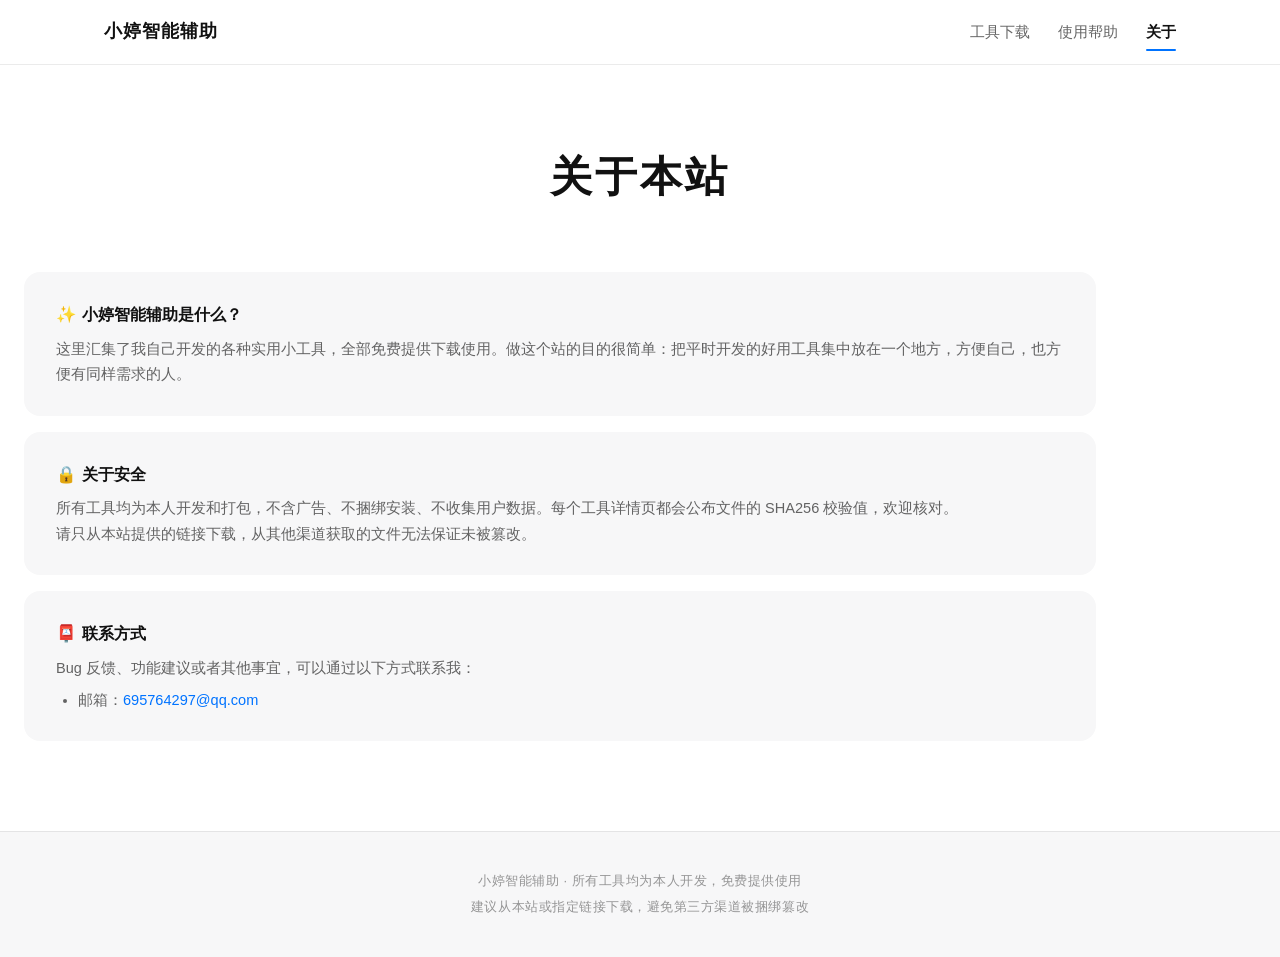
==== commit 2ed79500: "移除导航栏 Logo 的 emoji 图标 Co-Authored-By: Claude Fable 5 <noreply@anthropic.com>" ====
--- a/about.html
+++ b/about.html
@@ -10,7 +10,7 @@
 
   <header class="site-header">
     <div class="container">
-      <a class="logo" href="index.html"><span class="logo-mark">✨</span>小婷智能辅助</a>
+      <a class="logo" href="index.html">小婷智能辅助</a>
       <nav class="main-nav">
         <a href="index.html">工具下载</a>
         <a href="guide.html">使用帮助</a>
--- a/assets/css/style.css
+++ b/assets/css/style.css
@@ -89,10 +89,6 @@
   color: var(--text);
 }
 
-.logo .logo-mark {
-  font-size: 1.2rem;
-}
-
 .main-nav {
   display: flex;
   gap: 28px;
@@ -131,15 +127,6 @@
 .main-nav a:hover::after,
 .main-nav a.active::after {
   right: 0;
-}
-
-/* Logo 悬停时图标轻转 */
-.logo .logo-mark {
-  transition: transform 0.3s ease;
-}
-
-.logo:hover .logo-mark {
-  transform: rotate(-12deg) scale(1.15);
 }
 
 /* ---------- 顶部阅读进度条 ---------- */
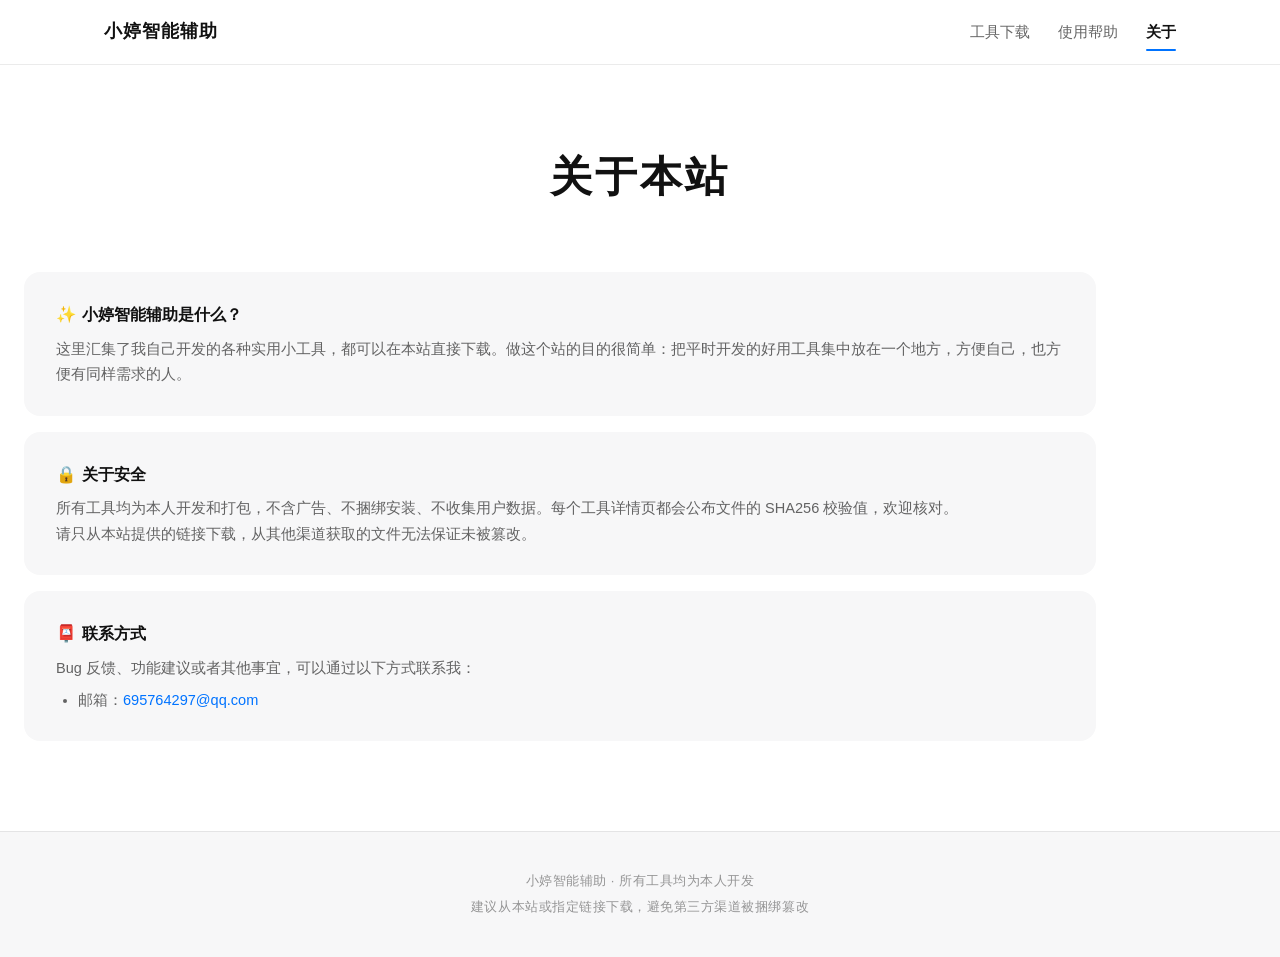
==== commit 5d66659a: "上架小婷8K工作流 v1.1.0：飞书下载链接、SHA256、宣传视频；全站文案调整 Co-Authored-By: Claude Fable 5 <noreply@anthropic.com>" ====
--- a/about.html
+++ b/about.html
@@ -27,7 +27,7 @@
 
     <div class="faq-item">
       <h3>✨ 小婷智能辅助是什么？</h3>
-      <p>这里汇集了我自己开发的各种实用小工具，全部免费提供下载使用。做这个站的目的很简单：把平时开发的好用工具集中放在一个地方，方便自己，也方便有同样需求的人。</p>
+      <p>这里汇集了我自己开发的各种实用小工具，都可以在本站直接下载。做这个站的目的很简单：把平时开发的好用工具集中放在一个地方，方便自己，也方便有同样需求的人。</p>
     </div>
 
     <div class="faq-item">
@@ -47,7 +47,7 @@
   </main>
 
   <footer class="site-footer">
-    <div>小婷智能辅助 · 所有工具均为本人开发，免费提供使用</div>
+    <div>小婷智能辅助 · 所有工具均为本人开发</div>
     <div>建议从本站或指定链接下载，避免第三方渠道被捆绑篡改</div>
   </footer>
 
--- a/assets/css/style.css
+++ b/assets/css/style.css
@@ -643,6 +643,14 @@
   margin-top: 8px;
 }
 
+.promo-video {
+  display: block;
+  width: 100%;
+  border-radius: 12px;
+  background: #000;
+  margin-top: 10px;
+}
+
 .changelog-item {
   padding: 14px 0;
   border-bottom: 1px solid var(--line-light);
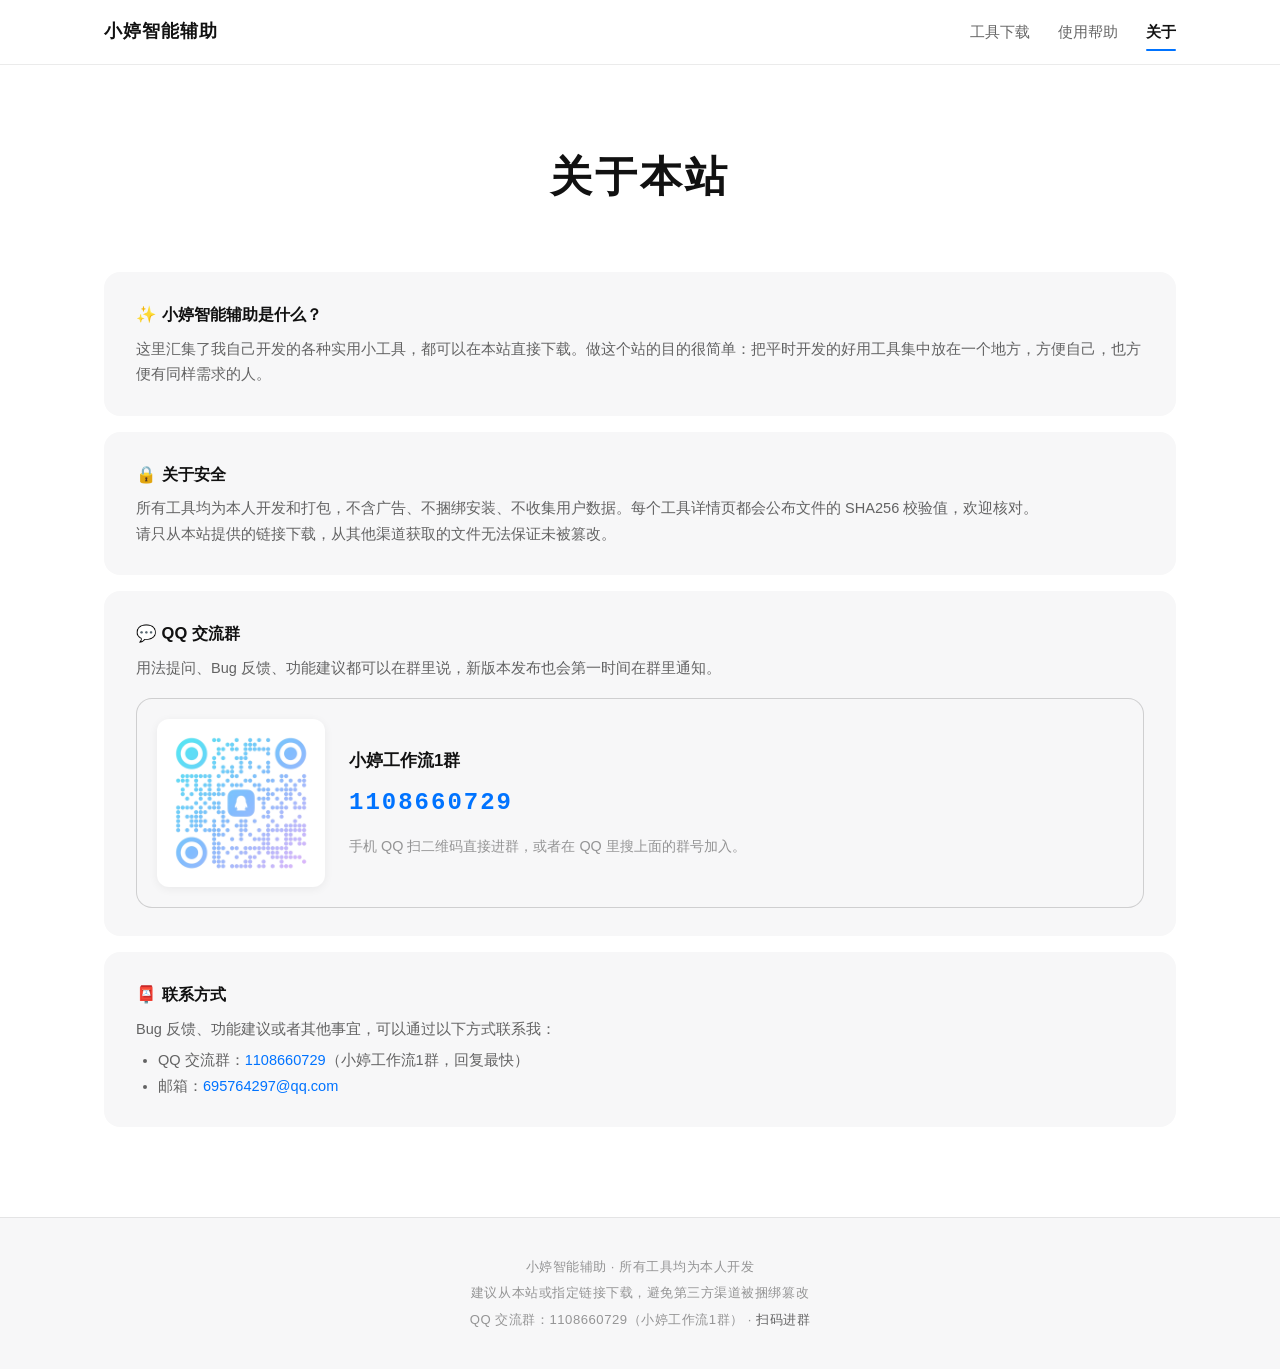
==== commit 1a04882d: "网站加入 QQ 交流群入口，工具图标换成小婷真图标 - 关于页新增「QQ 交流群」卡片：群二维码 + 群号 1108660729（小婷工作流1群） - 联系方式补一条群号，使用帮助的反馈条目改为优先进" ====
--- a/about.html
+++ b/about.html
@@ -36,10 +36,24 @@
       <p>请只从本站提供的链接下载，从其他渠道获取的文件无法保证未被篡改。</p>
     </div>
 
+    <div class="faq-item" id="qq">
+      <h3>💬 QQ 交流群</h3>
+      <p>用法提问、Bug 反馈、功能建议都可以在群里说，新版本发布也会第一时间在群里通知。</p>
+      <div class="qq-card">
+        <img class="qq-qr" src="assets/img/qq-group-qr.png" alt="小婷工作流1群 QQ 群二维码">
+        <div class="qq-info">
+          <div class="qq-name">小婷工作流1群</div>
+          <div class="qq-num">1108660729</div>
+          <p class="qq-tip">手机 QQ 扫二维码直接进群，或者在 QQ 里搜上面的群号加入。</p>
+        </div>
+      </div>
+    </div>
+
     <div class="faq-item">
       <h3>📮 联系方式</h3>
       <p>Bug 反馈、功能建议或者其他事宜，可以通过以下方式联系我：</p>
       <ul>
+        <li>QQ 交流群：<a href="#qq">1108660729</a>（小婷工作流1群，回复最快）</li>
         <li>邮箱：<a href="mailto:695764297@qq.com">695764297@qq.com</a></li>
       </ul>
     </div>
@@ -49,6 +63,7 @@
   <footer class="site-footer">
     <div>小婷智能辅助 · 所有工具均为本人开发</div>
     <div>建议从本站或指定链接下载，避免第三方渠道被捆绑篡改</div>
+    <div>QQ 交流群：1108660729<span class="foot-qq-name">（小婷工作流1群）</span> · <a href="about.html#qq">扫码进群</a></div>
   </footer>
 
   <script src="assets/js/main.js"></script>
--- a/assets/css/style.css
+++ b/assets/css/style.css
@@ -507,7 +507,7 @@
 
 /* ---------- 详情页 ---------- */
 .detail-wrap {
-  margin: 46px 0 90px;
+  margin: 46px auto 90px;
 }
 
 .breadcrumb {
@@ -629,6 +629,55 @@
   font-weight: 700;
   position: absolute;
   left: 5px;
+}
+
+/* 暂停下载时的占位按钮：数据里 downloadPaused: true 才会出现 */
+.btn-disabled,
+.btn-disabled:hover {
+  background: var(--bg-gray);
+  color: var(--text-dim);
+  border: 1px solid var(--line);
+  cursor: not-allowed;
+  box-shadow: none;
+  transform: none;
+}
+
+/* 临时公告条：数据里填了 notice 才会出现（见 data/tools.js） */
+.notice-bar {
+  margin-top: 24px;
+  padding: 14px 18px;
+  border: 1px solid #f0b429;
+  border-left: 4px solid #f0b429;
+  border-radius: 10px;
+  background: #fff8e6;
+  color: #6b4b00;
+  font-size: 0.92rem;
+  line-height: 1.7;
+}
+
+.notice-bar .notice-title {
+  font-weight: 700;
+}
+
+.notice-bar ul {
+  margin: 8px 0 0;
+  padding-left: 20px;
+}
+
+.notice-bar li {
+  margin-top: 5px;
+}
+
+.notice-bar a {
+  color: #8a5a00;
+  font-weight: 700;
+}
+
+.notice-bar.notice-sm {
+  margin-top: 14px;
+  padding: 10px 14px;
+  font-size: 0.82rem;
+  line-height: 1.6;
 }
 
 .sha-box {
@@ -727,7 +776,7 @@
 }
 
 .content-section {
-  margin: 40px 0 90px;
+  margin: 40px auto 90px;
 }
 
 /* ---------- 页脚 ---------- */
@@ -764,6 +813,69 @@
 }
 
 /* ---------- 动效偏好 ---------- */
+/* ---------- 图片图标（数据里 icon 填图片路径时） ---------- */
+.tool-icon.is-img {
+  background: transparent;
+  overflow: hidden;
+}
+
+.tool-icon.is-img img {
+  width: 100%;
+  height: 100%;
+  object-fit: cover;
+  display: block;
+}
+
+/* ---------- QQ 交流群卡片 ---------- */
+.qq-card {
+  display: flex;
+  align-items: center;
+  gap: 24px;
+  flex-wrap: wrap;
+  margin-top: 16px;
+  padding: 20px;
+  border: 1px solid var(--line);
+  border-radius: 16px;
+  background: var(--bg-gray);
+}
+
+.qq-card .qq-qr {
+  width: 168px;
+  height: 168px;
+  flex-shrink: 0;
+  border-radius: 12px;
+  background: #fff;
+  padding: 6px;
+  box-shadow: 0 2px 10px rgba(0, 0, 0, 0.06);
+}
+
+.qq-card .qq-info {
+  flex: 1;
+  min-width: 200px;
+}
+
+.qq-card .qq-name {
+  font-size: 1.05rem;
+  font-weight: 800;
+  margin-bottom: 6px;
+}
+
+.qq-card .qq-num {
+  font-family: Consolas, "Courier New", monospace;
+  font-size: 1.5rem;
+  font-weight: 700;
+  letter-spacing: 2px;
+  color: var(--blue);
+  margin-bottom: 10px;
+  user-select: all;
+}
+
+.qq-card .qq-tip {
+  font-size: 0.9rem;
+  color: var(--text-dim);
+  margin: 0;
+}
+
 @media (prefers-reduced-motion: reduce) {
   *,
   *::before,
@@ -806,4 +918,24 @@
   .section-head {
     margin-top: 48px;
   }
-}
+
+  .foot-qq-name {
+    display: none;
+  }
+
+  .qq-card {
+    gap: 16px;
+    padding: 16px;
+    justify-content: center;
+    text-align: center;
+  }
+
+  .qq-card .qq-qr {
+    width: 150px;
+    height: 150px;
+  }
+
+  .qq-card .qq-num {
+    font-size: 1.3rem;
+  }
+}
